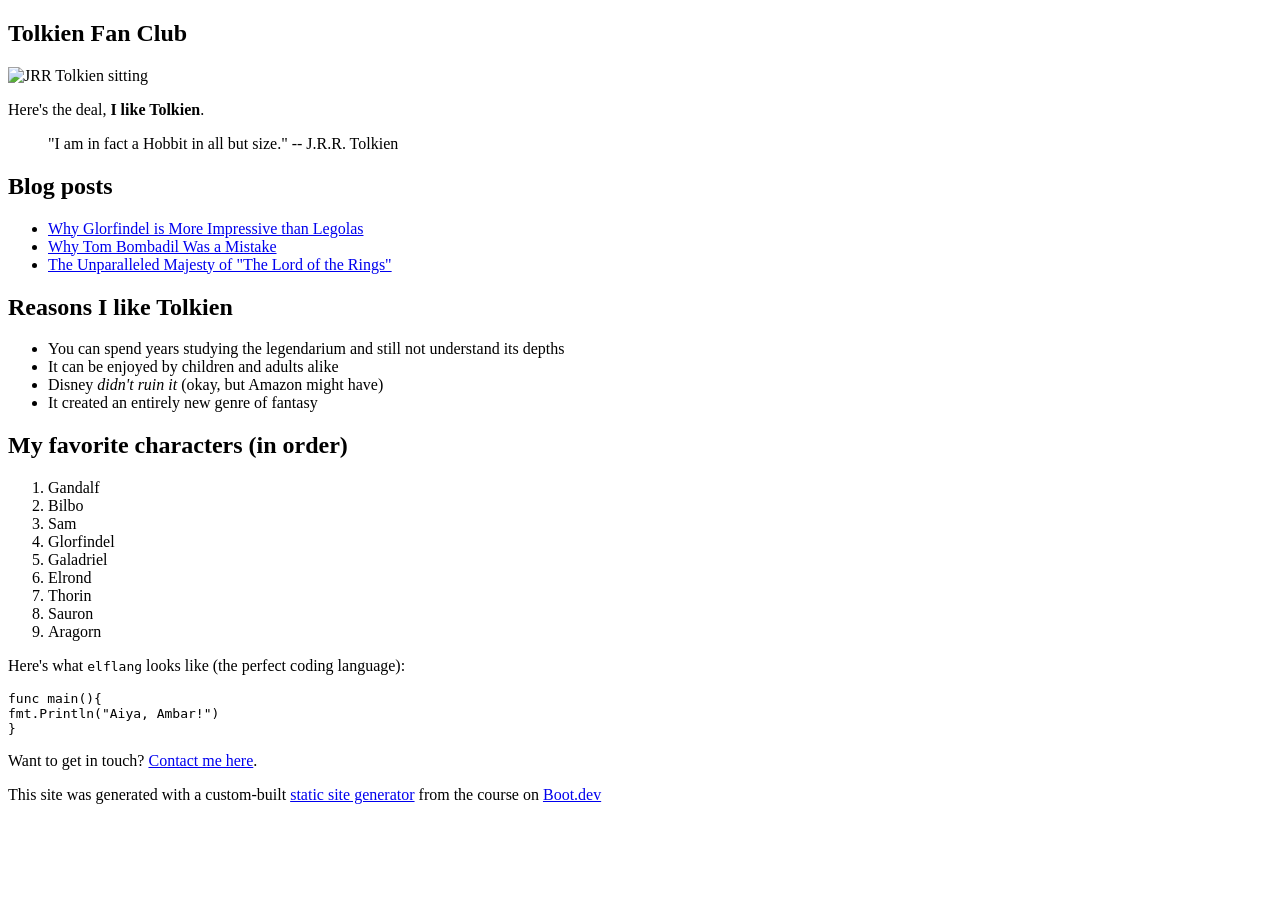
==== docs/index.html @ b67c362d "feat: prepare repo for github pages" ====
<!doctype html>
<html>
  <head>
    <meta charset="utf-8" />
    <meta name="viewport" content="width=device-width, initial-scale=1" />
    <title>Tolkien Fan Club</title>
    <link href="/index.css" rel="stylesheet" />
  </head>

  <body>
    <article><div><h1>Tolkien Fan Club</h1><p><img src='/images/tolkien.png' alt='JRR Tolkien sitting'/></p><p>Here's the deal, <b>I like Tolkien</b>.</p><blockquote>"I am in fact a Hobbit in all but size."

-- J.R.R. Tolkien</blockquote><h2>Blog posts</h2><ul><li><a href='/blog/glorfindel' target='_blank'>Why Glorfindel is More Impressive than Legolas</a></li><li><a href='/blog/tom' target='_blank'>Why Tom Bombadil Was a Mistake</a></li><li><a href='/blog/majesty' target='_blank'>The Unparalleled Majesty of "The Lord of the Rings"</a></li></ul><h2>Reasons I like Tolkien</h2><ul><li>You can spend years studying the legendarium and still not understand its depths</li><li>It can be enjoyed by children and adults alike</li><li>Disney <i>didn't ruin it</i> (okay, but Amazon might have)</li><li>It created an entirely new genre of fantasy</li></ul><h2>My favorite characters (in order)</h2><ol><li>Gandalf</li><li>Bilbo</li><li>Sam</li><li>Glorfindel</li><li>Galadriel</li><li>Elrond</li><li>Thorin</li><li>Sauron</li><li>Aragorn</li></ol><p>Here's what <code>elflang</code> looks like (the perfect coding language):</p><pre><code>func main(){
fmt.Println("Aiya, Ambar!")
}</code></pre><p>Want to get in touch? <a href='/contact' target='_blank'>Contact me here</a>.</p><p>This site was generated with a custom-built <a href='https://www.boot.dev/courses/build-static-site-generator-python' target='_blank'>static site generator</a> from the course on <a href='https://www.boot.dev' target='_blank'>Boot.dev</a></p></div></article>
  </body>
</html>
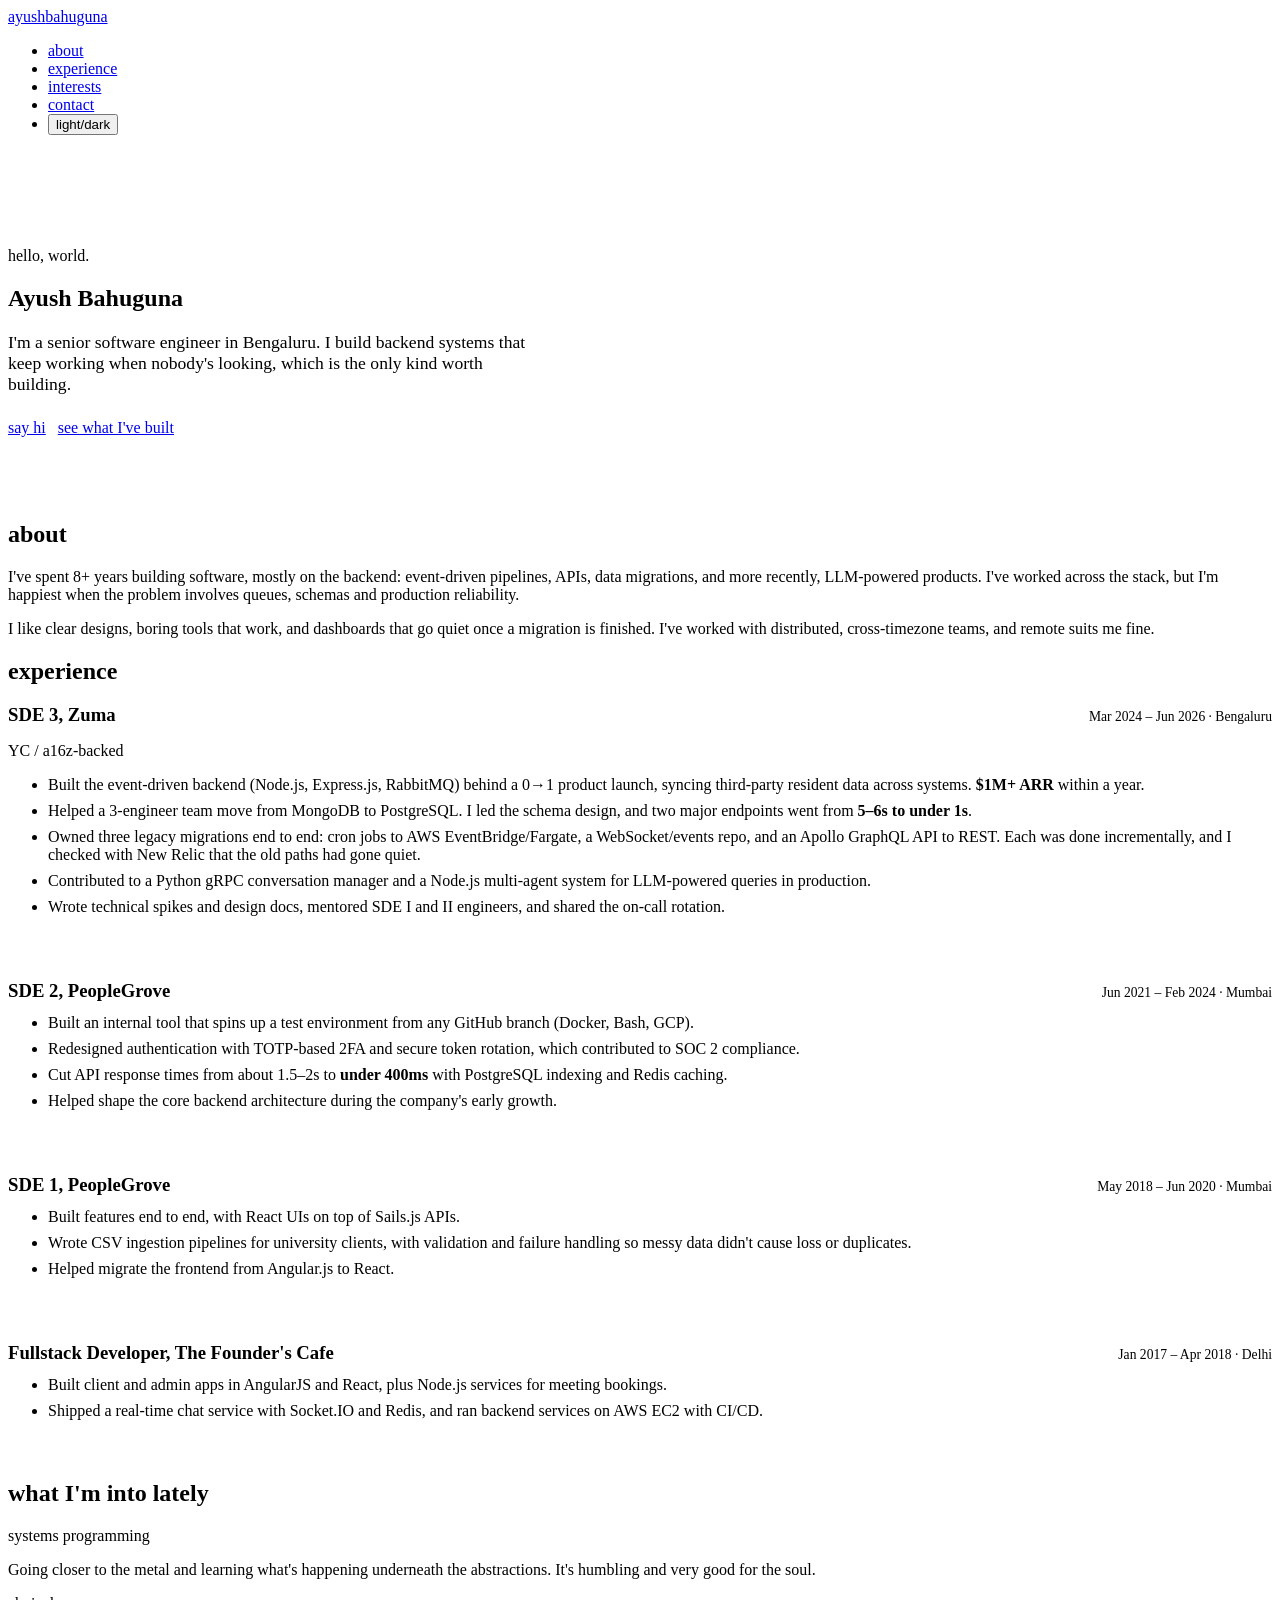
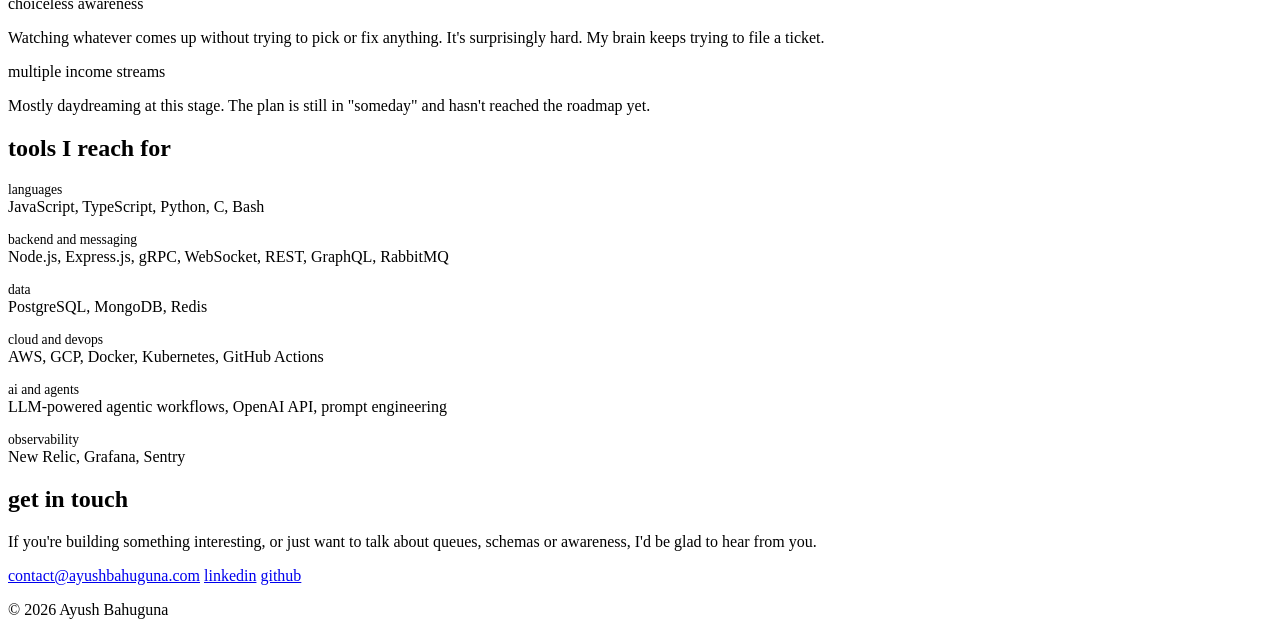
==== commit a7b3359a: "feat: init blog" ====
--- a/docs/index.html
+++ b/docs/index.html
@@ -1,17 +1,184 @@
-<!doctype html>
-<html>
-  <head>
-    <meta charset="utf-8" />
-    <meta name="viewport" content="width=device-width, initial-scale=1" />
-    <title>Tolkien Fan Club</title>
-    <link href="/index.css" rel="stylesheet" />
-  </head>
+<!DOCTYPE html>
+<html lang="en" data-theme="dark">
+<head>
+  <meta charset="UTF-8">
+  <meta name="viewport" content="width=device-width, initial-scale=1">
+  <title>Ayush Bahuguna | Senior Software Engineer</title>
+  <meta name="description" content="Ayush Bahuguna is a senior software engineer in Bengaluru who builds backend systems, event-driven pipelines and LLM-powered products.">
+  <link rel="preconnect" href="https://fonts.googleapis.com">
+  <link href="https://fonts.googleapis.com/css2?family=JetBrains+Mono:wght@400;700&display=swap" rel="stylesheet">
+  <link rel="stylesheet" href="tokyobones.css">
+  <style>
+    .hero { padding: 5rem 0 4rem; }
+    .hero .lead { font-size: 1.1rem; max-width: 60ch; }
+    .hero .actions { margin-top: 1.5rem; display: flex; flex-wrap: wrap; gap: 0.75rem; }
 
-  <body>
-    <article><div><h1>Tolkien Fan Club</h1><p><img src='/images/tolkien.png' alt='JRR Tolkien sitting'/></p><p>Here's the deal, <b>I like Tolkien</b>.</p><blockquote>"I am in fact a Hobbit in all but size."
+    .job { padding: 1.5rem 0; border-top: 1px solid var(--line); }
+    .job:first-of-type { border-top: 0; padding-top: 0; }
+    .job-head { display: flex; flex-wrap: wrap; justify-content: space-between; gap: 0.25rem 1rem; align-items: baseline; }
+    .job-head h3 { margin: 0; }
+    .job-meta { color: var(--fg-dim); font-size: 0.85rem; }
+    .job ul { margin-top: 0.75rem; }
+    .job li { margin-bottom: 0.5rem; }
 
--- J.R.R. Tolkien</blockquote><h2>Blog posts</h2><ul><li><a href='/blog/glorfindel' target='_blank'>Why Glorfindel is More Impressive than Legolas</a></li><li><a href='/blog/tom' target='_blank'>Why Tom Bombadil Was a Mistake</a></li><li><a href='/blog/majesty' target='_blank'>The Unparalleled Majesty of "The Lord of the Rings"</a></li></ul><h2>Reasons I like Tolkien</h2><ul><li>You can spend years studying the legendarium and still not understand its depths</li><li>It can be enjoyed by children and adults alike</li><li>Disney <i>didn't ruin it</i> (okay, but Amazon might have)</li><li>It created an entirely new genre of fantasy</li></ul><h2>My favorite characters (in order)</h2><ol><li>Gandalf</li><li>Bilbo</li><li>Sam</li><li>Glorfindel</li><li>Galadriel</li><li>Elrond</li><li>Thorin</li><li>Sauron</li><li>Aragorn</li></ol><p>Here's what <code>elflang</code> looks like (the perfect coding language):</p><pre><code>func main(){
-fmt.Println("Aiya, Ambar!")
-}</code></pre><p>Want to get in touch? <a href='/contact' target='_blank'>Contact me here</a>.</p><p>This site was generated with a custom-built <a href='https://www.boot.dev/courses/build-static-site-generator-python' target='_blank'>static site generator</a> from the course on <a href='https://www.boot.dev' target='_blank'>Boot.dev</a></p></div></article>
-  </body>
+    .skills dt { color: var(--fg-dim); margin-top: 1rem; font-size: 0.85rem; }
+    .skills dd { margin: 0; }
+  </style>
+</head>
+<body>
+  <header>
+    <div class="container">
+      <nav>
+        <a class="logo" href="#">ayush<span>bahuguna</span></a>
+        <ul>
+          <li><a href="#about">about</a></li>
+          <li><a href="#experience">experience</a></li>
+          <li><a href="#interests">interests</a></li>
+          <li><a href="contact.html">contact</a></li>
+          <li><button class="btn" id="toggle" type="button">light/dark</button></li>
+        </ul>
+      </nav>
+    </div>
+  </header>
+
+  <main>
+    <section class="hero">
+      <div class="container">
+        <p class="comment">hello, world.</p>
+        <h1>Ayush Bahuguna</h1>
+        <p class="lead">I'm a senior software engineer in Bengaluru. I build backend systems that keep working when nobody's looking, which is the only kind worth building.</p>
+        <div class="actions">
+          <a class="btn btn-primary" href="contact.html">say hi</a>
+          <a class="btn" href="#experience">see what I've built</a>
+        </div>
+      </div>
+    </section>
+
+    <section id="about">
+      <div class="container">
+        <h2>about</h2>
+        <p>I've spent 8+ years building software, mostly on the backend: event-driven pipelines, APIs, data migrations, and more recently, LLM-powered products. I've worked across the stack, but I'm happiest when the problem involves queues, schemas and production reliability.</p>
+        <p>I like clear designs, boring tools that work, and dashboards that go quiet once a migration is finished. I've worked with distributed, cross-timezone teams, and remote suits me fine.</p>
+      </div>
+    </section>
+
+    <section id="experience">
+      <div class="container">
+        <h2>experience</h2>
+
+        <article class="job">
+          <div class="job-head">
+            <h3>SDE 3, Zuma</h3>
+            <span class="job-meta">Mar 2024 – Jun 2026 · Bengaluru</span>
+          </div>
+          <p class="comment">YC / a16z-backed</p>
+          <ul>
+            <li>Built the event-driven backend (Node.js, Express.js, RabbitMQ) behind a 0→1 product launch, syncing third-party resident data across systems. <strong>$1M+ ARR</strong> within a year.</li>
+            <li>Helped a 3-engineer team move from MongoDB to PostgreSQL. I led the schema design, and two major endpoints went from <strong>5–6s to under 1s</strong>.</li>
+            <li>Owned three legacy migrations end to end: cron jobs to AWS EventBridge/Fargate, a WebSocket/events repo, and an Apollo GraphQL API to REST. Each was done incrementally, and I checked with New Relic that the old paths had gone quiet.</li>
+            <li>Contributed to a Python gRPC conversation manager and a Node.js multi-agent system for LLM-powered queries in production.</li>
+            <li>Wrote technical spikes and design docs, mentored SDE I and II engineers, and shared the on-call rotation.</li>
+          </ul>
+        </article>
+
+        <article class="job">
+          <div class="job-head">
+            <h3>SDE 2, PeopleGrove</h3>
+            <span class="job-meta">Jun 2021 – Feb 2024 · Mumbai</span>
+          </div>
+          <ul>
+            <li>Built an internal tool that spins up a test environment from any GitHub branch (Docker, Bash, GCP).</li>
+            <li>Redesigned authentication with TOTP-based 2FA and secure token rotation, which contributed to SOC 2 compliance.</li>
+            <li>Cut API response times from about 1.5–2s to <strong>under 400ms</strong> with PostgreSQL indexing and Redis caching.</li>
+            <li>Helped shape the core backend architecture during the company's early growth.</li>
+          </ul>
+        </article>
+
+        <article class="job">
+          <div class="job-head">
+            <h3>SDE 1, PeopleGrove</h3>
+            <span class="job-meta">May 2018 – Jun 2020 · Mumbai</span>
+          </div>
+          <ul>
+            <li>Built features end to end, with React UIs on top of Sails.js APIs.</li>
+            <li>Wrote CSV ingestion pipelines for university clients, with validation and failure handling so messy data didn't cause loss or duplicates.</li>
+            <li>Helped migrate the frontend from Angular.js to React.</li>
+          </ul>
+        </article>
+
+        <article class="job">
+          <div class="job-head">
+            <h3>Fullstack Developer, The Founder's Cafe</h3>
+            <span class="job-meta">Jan 2017 – Apr 2018 · Delhi</span>
+          </div>
+          <ul>
+            <li>Built client and admin apps in AngularJS and React, plus Node.js services for meeting bookings.</li>
+            <li>Shipped a real-time chat service with Socket.IO and Redis, and ran backend services on AWS EC2 with CI/CD.</li>
+          </ul>
+        </article>
+      </div>
+    </section>
+
+    <section id="interests">
+      <div class="container">
+        <h2>what I'm into lately</h2>
+        <div class="grid">
+          <div class="card">
+            <span class="tag tag-blue">systems programming</span>
+            <p>Going closer to the metal and learning what's happening underneath the abstractions. It's humbling and very good for the soul.</p>
+          </div>
+          <div class="card">
+            <span class="tag tag-magenta">choiceless awareness</span>
+            <p>Watching whatever comes up without trying to pick or fix anything. It's surprisingly hard. My brain keeps trying to file a ticket.</p>
+          </div>
+          <div class="card">
+            <span class="tag tag-green">multiple income streams</span>
+            <p>Mostly daydreaming at this stage. The plan is still in "someday" and hasn't reached the roadmap yet.</p>
+          </div>
+        </div>
+      </div>
+    </section>
+
+    <section id="skills">
+      <div class="container skills">
+        <h2>tools I reach for</h2>
+        <dl>
+          <dt>languages</dt>
+          <dd>JavaScript, TypeScript, Python, C, Bash</dd>
+          <dt>backend and messaging</dt>
+          <dd>Node.js, Express.js, gRPC, WebSocket, REST, GraphQL, RabbitMQ</dd>
+          <dt>data</dt>
+          <dd>PostgreSQL, MongoDB, Redis</dd>
+          <dt>cloud and devops</dt>
+          <dd>AWS, GCP, Docker, Kubernetes, GitHub Actions</dd>
+          <dt>ai and agents</dt>
+          <dd>LLM-powered agentic workflows, OpenAI API, prompt engineering</dd>
+          <dt>observability</dt>
+          <dd>New Relic, Grafana, Sentry</dd>
+        </dl>
+      </div>
+    </section>
+
+    <section id="contact">
+      <div class="container">
+        <h2>get in touch</h2>
+        <p>If you're building something interesting, or just want to talk about queues, schemas or awareness, I'd be glad to hear from you.</p>
+        <p>
+          <a class="btn btn-primary" href="mailto:contact@ayushbahuguna.com">contact@ayushbahuguna.com</a>
+          <a class="btn" href="https://www.linkedin.com/in/ayushdevelops/" target="_blank" rel="noopener noreferrer">linkedin</a>
+          <a class="btn" href="https://github.com/relentless-coder" target="_blank" rel="noopener noreferrer">github</a>
+        </p>
+      </div>
+    </section>
+  </main>
+
+  <footer>&copy; 2026 Ayush Bahuguna</footer>
+
+  <script>
+    document.getElementById("toggle").addEventListener("click", function () {
+      var r = document.documentElement;
+      r.dataset.theme = r.dataset.theme === "dark" ? "light" : "dark";
+    });
+  </script>
+</body>
 </html>
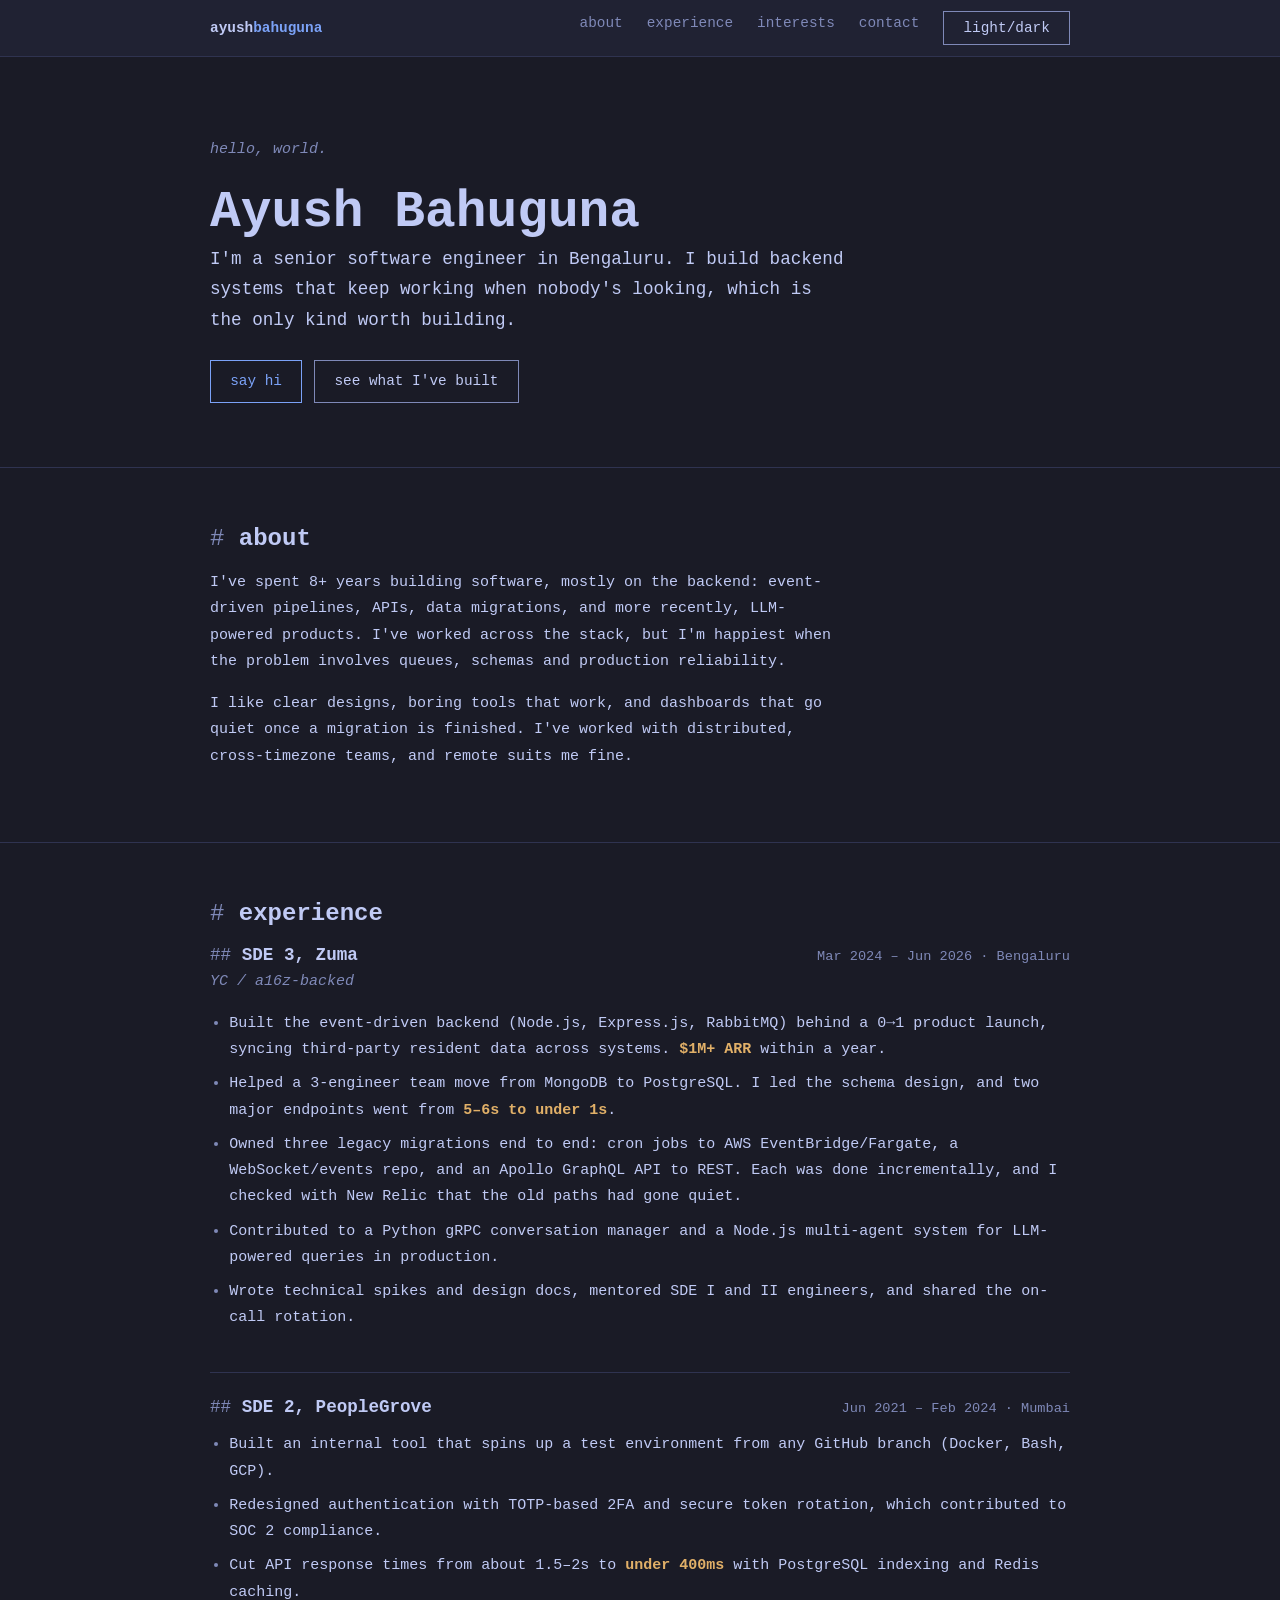
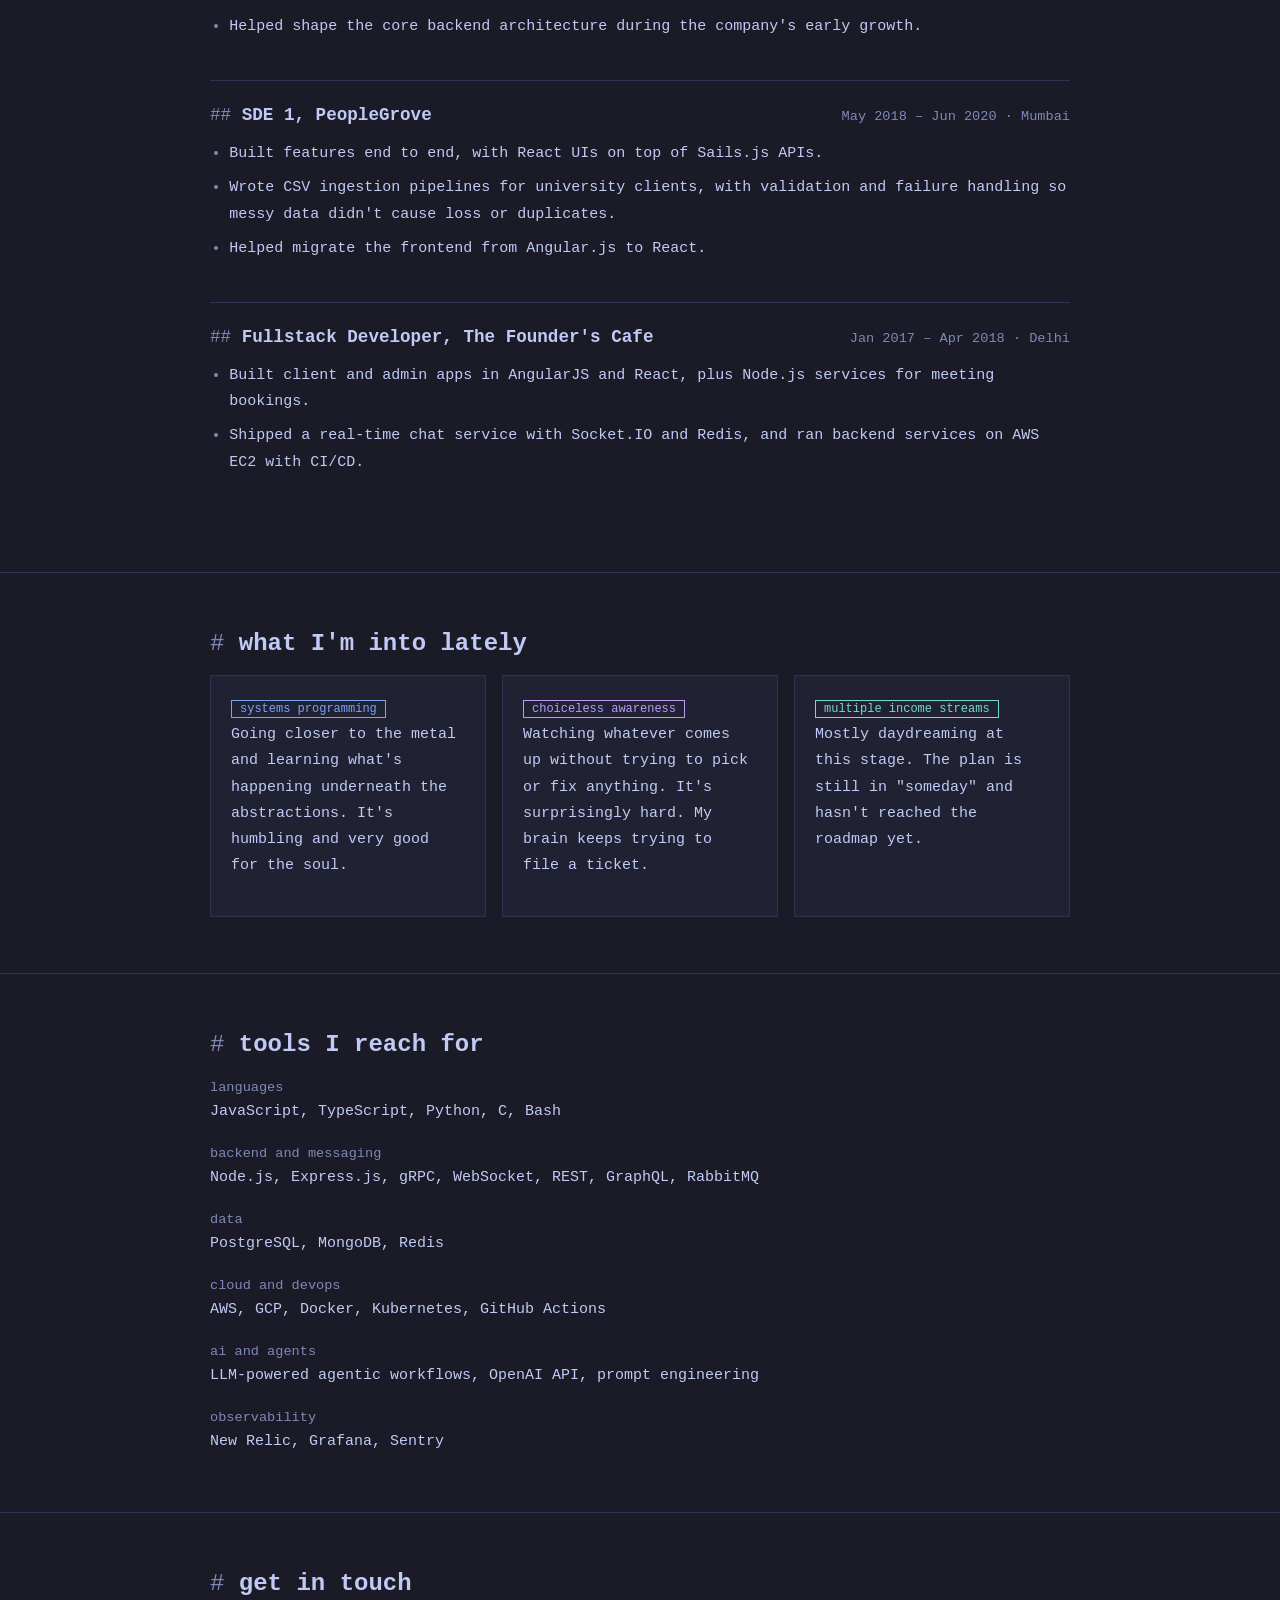
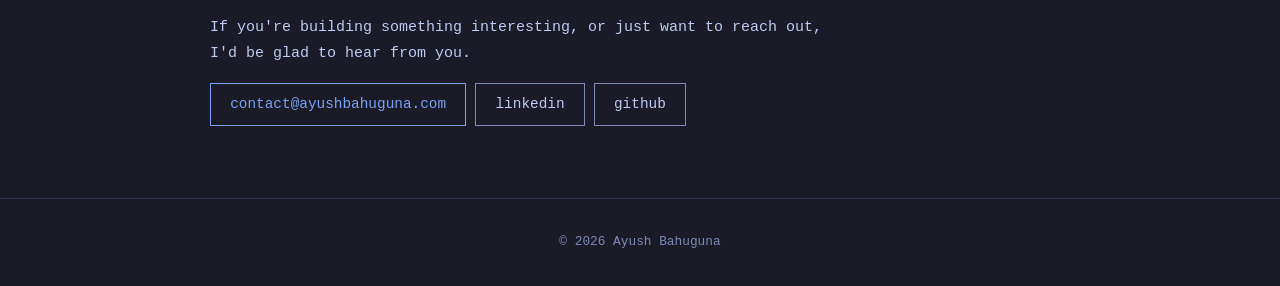
==== commit f3b90e55: "fix: css" ====
--- a/docs/index.html
+++ b/docs/index.html
@@ -7,7 +7,7 @@
   <meta name="description" content="Ayush Bahuguna is a senior software engineer in Bengaluru who builds backend systems, event-driven pipelines and LLM-powered products.">
   <link rel="preconnect" href="https://fonts.googleapis.com">
   <link href="https://fonts.googleapis.com/css2?family=JetBrains+Mono:wght@400;700&display=swap" rel="stylesheet">
-  <link rel="stylesheet" href="tokyobones.css">
+  <link rel="stylesheet" href="./index.css">
   <style>
     .hero { padding: 5rem 0 4rem; }
     .hero .lead { font-size: 1.1rem; max-width: 60ch; }
@@ -162,7 +162,7 @@
     <section id="contact">
       <div class="container">
         <h2>get in touch</h2>
-        <p>If you're building something interesting, or just want to talk about queues, schemas or awareness, I'd be glad to hear from you.</p>
+        <p>If you're building something interesting, or just want to reach out, I'd be glad to hear from you.</p>
         <p>
           <a class="btn btn-primary" href="mailto:contact@ayushbahuguna.com">contact@ayushbahuguna.com</a>
           <a class="btn" href="https://www.linkedin.com/in/ayushdevelops/" target="_blank" rel="noopener noreferrer">linkedin</a>
--- a/docs/index.css
+++ b/docs/index.css
@@ -0,0 +1,192 @@
+/* ==========================================================
+   TOKYOBONES — web version of the zenbones.nvim "tokyobones" theme
+   Contrast-based: mostly monochrome, color used sparingly.
+   Dark values are from the published tokyobones dark palette.
+   Light values are an approximation (not taken from the plugin).
+   ========================================================== */
+
+:root {
+  /* dark (default) */
+  --bg:        #1a1b26;
+  --bg-alt:    #202233;   /* panels, cards (derived) */
+  --bg-sel:    #2a2d44;   /* selection / hover (derived) */
+  --fg:        #c0caf5;
+  --fg-dim:    #7f89b8;   /* comments (derived) */
+  --line:      #2f3350;
+
+  --red:       #f77890;
+  --green:     #74dbcb;
+  --yellow:    #e1b068;
+  --blue:      #7ba2f7;
+  --magenta:   #bb9bf7;
+  --cyan:      #2bc4de;
+
+  --accent:    var(--blue);
+
+  --font: "JetBrains Mono", "Fira Code", ui-monospace, SFMono-Regular, Menlo, Consolas, monospace;
+}
+
+/* light variant: add data-theme="light" on <html>, or follow the OS */
+:root[data-theme="light"] {
+  --bg:      #e6e7ed;
+  --bg-alt:  #dcdde6;
+  --bg-sel:  #cdd2e8;
+  --fg:      #343b58;
+  --fg-dim:  #6a6f8e;
+  --line:    #c3c6d6;
+  --red:     #b3354f;
+  --green:   #2e7d6e;
+  --yellow:  #8f5e15;
+  --blue:    #34548a;
+  --magenta: #7847bd;
+  --cyan:    #0f7a96;
+}
+@media (prefers-color-scheme: light) {
+  :root:not([data-theme="dark"]) {
+    --bg:      #e6e7ed;
+    --bg-alt:  #dcdde6;
+    --bg-sel:  #cdd2e8;
+    --fg:      #343b58;
+    --fg-dim:  #6a6f8e;
+    --line:    #c3c6d6;
+    --red:     #b3354f;
+    --green:   #2e7d6e;
+    --yellow:  #8f5e15;
+    --blue:    #34548a;
+    --magenta: #7847bd;
+    --cyan:    #0f7a96;
+  }
+}
+
+*, *::before, *::after { box-sizing: border-box; margin: 0; padding: 0; }
+
+body {
+  background: var(--bg);
+  color: var(--fg);
+  font-family: var(--font);
+  font-size: 15px;
+  line-height: 1.75;
+  -webkit-font-smoothing: antialiased;
+}
+
+::selection { background: var(--bg-sel); color: var(--fg); }
+
+/* ---------- Layout ---------- */
+.container { width: min(860px, 100% - 2.5rem); margin-inline: auto; }
+section { padding: 3.5rem 0; border-bottom: 1px solid var(--line); }
+
+/* ---------- Typography (zenbones: weight/style, not color, does the work) ---------- */
+h1, h2, h3 { font-weight: 700; line-height: 1.25; color: var(--fg); }
+h1 { font-size: clamp(2rem, 6vw, 3.2rem); }
+h2 { font-size: 1.5rem; margin-bottom: 1rem; }
+h3 { font-size: 1.1rem; margin-bottom: 0.4rem; }
+
+h2::before { content: "# "; color: var(--fg-dim); font-weight: 400; }
+h3::before { content: "## "; color: var(--fg-dim); font-weight: 400; }
+
+p { color: var(--fg); margin-bottom: 1rem; max-width: 70ch; }
+.comment, small { color: var(--fg-dim); font-style: italic; }
+
+a {
+  color: var(--accent);
+  text-decoration: underline;
+  text-decoration-color: var(--line);
+  text-underline-offset: 3px;
+  transition: text-decoration-color 0.15s;
+}
+a:hover { text-decoration-color: var(--accent); }
+
+strong { color: var(--yellow); font-weight: 700; }
+em { color: var(--magenta); }
+
+code, pre {
+  font-family: var(--font);
+  background: var(--bg-alt);
+  border: 1px solid var(--line);
+}
+code { padding: 0.1em 0.4em; color: var(--green); font-size: 0.9em; }
+pre  { padding: 1rem 1.25rem; overflow-x: auto; margin-bottom: 1rem; }
+pre code { border: 0; padding: 0; background: none; }
+
+blockquote {
+  border-left: 3px solid var(--magenta);
+  padding-left: 1rem;
+  color: var(--fg-dim);
+  font-style: italic;
+  margin-bottom: 1rem;
+}
+
+hr { border: 0; border-top: 1px solid var(--line); margin: 2rem 0; }
+
+ul { padding-left: 1.2rem; margin-bottom: 1rem; }
+li::marker { color: var(--fg-dim); }
+
+/* ---------- Header / nav (statusline feel) ---------- */
+header {
+  position: sticky;
+  top: 0;
+  z-index: 10;
+  background: var(--bg-alt);
+  border-bottom: 1px solid var(--line);
+}
+nav { display: flex; align-items: center; justify-content: space-between; padding: 0.7rem 0; }
+.logo { color: var(--fg); font-weight: 700; text-decoration: none; }
+.logo span { color: var(--blue); }
+nav ul { display: flex; gap: 1.5rem; list-style: none; padding: 0; margin: 0; }
+nav a { color: var(--fg-dim); text-decoration: none; font-size: 0.9rem; }
+nav a:hover, nav a[aria-current="page"] { color: var(--fg); background: var(--bg-sel); padding: 0.15rem 0.4rem; }
+
+/* ---------- Buttons ---------- */
+.btn {
+  display: inline-block;
+  font-family: var(--font);
+  font-size: 0.9rem;
+  color: var(--fg);
+  background: transparent;
+  border: 1px solid var(--fg-dim);
+  padding: 0.5rem 1.2rem;
+  cursor: pointer;
+  text-decoration: none;
+  transition: background 0.15s, border-color 0.15s;
+}
+.btn:hover { background: var(--bg-sel); border-color: var(--fg); }
+.btn-primary { border-color: var(--blue); color: var(--blue); }
+.btn-primary:hover { background: var(--blue); color: var(--bg); }
+
+/* ---------- Cards ---------- */
+.grid { display: grid; grid-template-columns: repeat(auto-fit, minmax(220px, 1fr)); gap: 1rem; }
+.card { background: var(--bg-alt); border: 1px solid var(--line); padding: 1.25rem; transition: border-color 0.15s; }
+.card:hover { border-color: var(--fg-dim); }
+
+/* syntax-style tags, for the little pops of color */
+.tag { font-size: 0.75rem; padding: 0.05rem 0.5rem; border: 1px solid currentColor; margin-right: 0.4rem; }
+.tag-red { color: var(--red); }
+.tag-green { color: var(--green); }
+.tag-yellow { color: var(--yellow); }
+.tag-blue { color: var(--blue); }
+.tag-magenta { color: var(--magenta); }
+.tag-cyan { color: var(--cyan); }
+
+/* ---------- Forms ---------- */
+input, textarea, select {
+  width: 100%;
+  font-family: var(--font);
+  font-size: 0.9rem;
+  color: var(--fg);
+  background: var(--bg-alt);
+  border: 1px solid var(--line);
+  padding: 0.6rem 0.8rem;
+  margin-bottom: 0.8rem;
+  outline: none;
+}
+input:focus, textarea:focus, select:focus { border-color: var(--blue); }
+::placeholder { color: var(--fg-dim); }
+
+/* ---------- Tables ---------- */
+table { border-collapse: collapse; width: 100%; margin-bottom: 1rem; }
+th, td { text-align: left; padding: 0.5rem 0.8rem; border-bottom: 1px solid var(--line); }
+th { color: var(--fg-dim); font-weight: 400; }
+
+footer { padding: 2rem 0; color: var(--fg-dim); font-size: 0.8rem; text-align: center; }
+
+@media (prefers-reduced-motion: reduce) { * { transition: none !important; } }
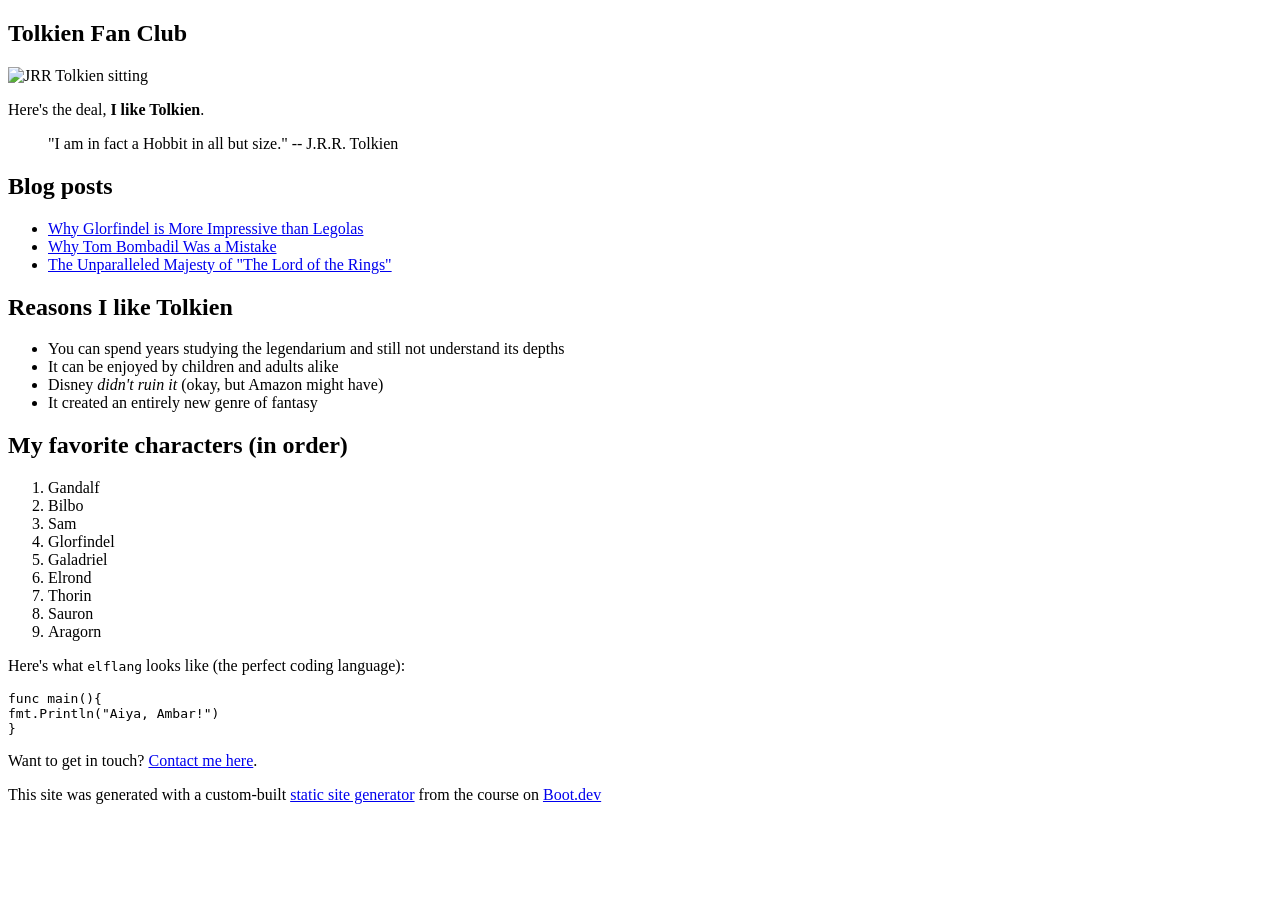
==== commit e2410860: "fix: index and contact page" ====
--- a/docs/index.html
+++ b/docs/index.html
@@ -1,184 +1,17 @@
-<!DOCTYPE html>
-<html lang="en" data-theme="dark">
-<head>
-  <meta charset="UTF-8">
-  <meta name="viewport" content="width=device-width, initial-scale=1">
-  <title>Ayush Bahuguna | Senior Software Engineer</title>
-  <meta name="description" content="Ayush Bahuguna is a senior software engineer in Bengaluru who builds backend systems, event-driven pipelines and LLM-powered products.">
-  <link rel="preconnect" href="https://fonts.googleapis.com">
-  <link href="https://fonts.googleapis.com/css2?family=JetBrains+Mono:wght@400;700&display=swap" rel="stylesheet">
-  <link rel="stylesheet" href="./index.css">
-  <style>
-    .hero { padding: 5rem 0 4rem; }
-    .hero .lead { font-size: 1.1rem; max-width: 60ch; }
-    .hero .actions { margin-top: 1.5rem; display: flex; flex-wrap: wrap; gap: 0.75rem; }
+<!doctype html>
+<html>
+  <head>
+    <meta charset="utf-8" />
+    <meta name="viewport" content="width=device-width, initial-scale=1" />
+    <title>Tolkien Fan Club</title>
+    <link href="/index.css" rel="stylesheet" />
+  </head>
 
-    .job { padding: 1.5rem 0; border-top: 1px solid var(--line); }
-    .job:first-of-type { border-top: 0; padding-top: 0; }
-    .job-head { display: flex; flex-wrap: wrap; justify-content: space-between; gap: 0.25rem 1rem; align-items: baseline; }
-    .job-head h3 { margin: 0; }
-    .job-meta { color: var(--fg-dim); font-size: 0.85rem; }
-    .job ul { margin-top: 0.75rem; }
-    .job li { margin-bottom: 0.5rem; }
+  <body>
+    <article><div><h1>Tolkien Fan Club</h1><p><img src='/images/tolkien.png' alt='JRR Tolkien sitting'/></p><p>Here's the deal, <b>I like Tolkien</b>.</p><blockquote>"I am in fact a Hobbit in all but size."
 
-    .skills dt { color: var(--fg-dim); margin-top: 1rem; font-size: 0.85rem; }
-    .skills dd { margin: 0; }
-  </style>
-</head>
-<body>
-  <header>
-    <div class="container">
-      <nav>
-        <a class="logo" href="#">ayush<span>bahuguna</span></a>
-        <ul>
-          <li><a href="#about">about</a></li>
-          <li><a href="#experience">experience</a></li>
-          <li><a href="#interests">interests</a></li>
-          <li><a href="contact.html">contact</a></li>
-          <li><button class="btn" id="toggle" type="button">light/dark</button></li>
-        </ul>
-      </nav>
-    </div>
-  </header>
-
-  <main>
-    <section class="hero">
-      <div class="container">
-        <p class="comment">hello, world.</p>
-        <h1>Ayush Bahuguna</h1>
-        <p class="lead">I'm a senior software engineer in Bengaluru. I build backend systems that keep working when nobody's looking, which is the only kind worth building.</p>
-        <div class="actions">
-          <a class="btn btn-primary" href="contact.html">say hi</a>
-          <a class="btn" href="#experience">see what I've built</a>
-        </div>
-      </div>
-    </section>
-
-    <section id="about">
-      <div class="container">
-        <h2>about</h2>
-        <p>I've spent 8+ years building software, mostly on the backend: event-driven pipelines, APIs, data migrations, and more recently, LLM-powered products. I've worked across the stack, but I'm happiest when the problem involves queues, schemas and production reliability.</p>
-        <p>I like clear designs, boring tools that work, and dashboards that go quiet once a migration is finished. I've worked with distributed, cross-timezone teams, and remote suits me fine.</p>
-      </div>
-    </section>
-
-    <section id="experience">
-      <div class="container">
-        <h2>experience</h2>
-
-        <article class="job">
-          <div class="job-head">
-            <h3>SDE 3, Zuma</h3>
-            <span class="job-meta">Mar 2024 – Jun 2026 · Bengaluru</span>
-          </div>
-          <p class="comment">YC / a16z-backed</p>
-          <ul>
-            <li>Built the event-driven backend (Node.js, Express.js, RabbitMQ) behind a 0→1 product launch, syncing third-party resident data across systems. <strong>$1M+ ARR</strong> within a year.</li>
-            <li>Helped a 3-engineer team move from MongoDB to PostgreSQL. I led the schema design, and two major endpoints went from <strong>5–6s to under 1s</strong>.</li>
-            <li>Owned three legacy migrations end to end: cron jobs to AWS EventBridge/Fargate, a WebSocket/events repo, and an Apollo GraphQL API to REST. Each was done incrementally, and I checked with New Relic that the old paths had gone quiet.</li>
-            <li>Contributed to a Python gRPC conversation manager and a Node.js multi-agent system for LLM-powered queries in production.</li>
-            <li>Wrote technical spikes and design docs, mentored SDE I and II engineers, and shared the on-call rotation.</li>
-          </ul>
-        </article>
-
-        <article class="job">
-          <div class="job-head">
-            <h3>SDE 2, PeopleGrove</h3>
-            <span class="job-meta">Jun 2021 – Feb 2024 · Mumbai</span>
-          </div>
-          <ul>
-            <li>Built an internal tool that spins up a test environment from any GitHub branch (Docker, Bash, GCP).</li>
-            <li>Redesigned authentication with TOTP-based 2FA and secure token rotation, which contributed to SOC 2 compliance.</li>
-            <li>Cut API response times from about 1.5–2s to <strong>under 400ms</strong> with PostgreSQL indexing and Redis caching.</li>
-            <li>Helped shape the core backend architecture during the company's early growth.</li>
-          </ul>
-        </article>
-
-        <article class="job">
-          <div class="job-head">
-            <h3>SDE 1, PeopleGrove</h3>
-            <span class="job-meta">May 2018 – Jun 2020 · Mumbai</span>
-          </div>
-          <ul>
-            <li>Built features end to end, with React UIs on top of Sails.js APIs.</li>
-            <li>Wrote CSV ingestion pipelines for university clients, with validation and failure handling so messy data didn't cause loss or duplicates.</li>
-            <li>Helped migrate the frontend from Angular.js to React.</li>
-          </ul>
-        </article>
-
-        <article class="job">
-          <div class="job-head">
-            <h3>Fullstack Developer, The Founder's Cafe</h3>
-            <span class="job-meta">Jan 2017 – Apr 2018 · Delhi</span>
-          </div>
-          <ul>
-            <li>Built client and admin apps in AngularJS and React, plus Node.js services for meeting bookings.</li>
-            <li>Shipped a real-time chat service with Socket.IO and Redis, and ran backend services on AWS EC2 with CI/CD.</li>
-          </ul>
-        </article>
-      </div>
-    </section>
-
-    <section id="interests">
-      <div class="container">
-        <h2>what I'm into lately</h2>
-        <div class="grid">
-          <div class="card">
-            <span class="tag tag-blue">systems programming</span>
-            <p>Going closer to the metal and learning what's happening underneath the abstractions. It's humbling and very good for the soul.</p>
-          </div>
-          <div class="card">
-            <span class="tag tag-magenta">choiceless awareness</span>
-            <p>Watching whatever comes up without trying to pick or fix anything. It's surprisingly hard. My brain keeps trying to file a ticket.</p>
-          </div>
-          <div class="card">
-            <span class="tag tag-green">multiple income streams</span>
-            <p>Mostly daydreaming at this stage. The plan is still in "someday" and hasn't reached the roadmap yet.</p>
-          </div>
-        </div>
-      </div>
-    </section>
-
-    <section id="skills">
-      <div class="container skills">
-        <h2>tools I reach for</h2>
-        <dl>
-          <dt>languages</dt>
-          <dd>JavaScript, TypeScript, Python, C, Bash</dd>
-          <dt>backend and messaging</dt>
-          <dd>Node.js, Express.js, gRPC, WebSocket, REST, GraphQL, RabbitMQ</dd>
-          <dt>data</dt>
-          <dd>PostgreSQL, MongoDB, Redis</dd>
-          <dt>cloud and devops</dt>
-          <dd>AWS, GCP, Docker, Kubernetes, GitHub Actions</dd>
-          <dt>ai and agents</dt>
-          <dd>LLM-powered agentic workflows, OpenAI API, prompt engineering</dd>
-          <dt>observability</dt>
-          <dd>New Relic, Grafana, Sentry</dd>
-        </dl>
-      </div>
-    </section>
-
-    <section id="contact">
-      <div class="container">
-        <h2>get in touch</h2>
-        <p>If you're building something interesting, or just want to reach out, I'd be glad to hear from you.</p>
-        <p>
-          <a class="btn btn-primary" href="mailto:contact@ayushbahuguna.com">contact@ayushbahuguna.com</a>
-          <a class="btn" href="https://www.linkedin.com/in/ayushdevelops/" target="_blank" rel="noopener noreferrer">linkedin</a>
-          <a class="btn" href="https://github.com/relentless-coder" target="_blank" rel="noopener noreferrer">github</a>
-        </p>
-      </div>
-    </section>
-  </main>
-
-  <footer>&copy; 2026 Ayush Bahuguna</footer>
-
-  <script>
-    document.getElementById("toggle").addEventListener("click", function () {
-      var r = document.documentElement;
-      r.dataset.theme = r.dataset.theme === "dark" ? "light" : "dark";
-    });
-  </script>
-</body>
+-- J.R.R. Tolkien</blockquote><h2>Blog posts</h2><ul><li><a href='/blog/glorfindel' target='_blank'>Why Glorfindel is More Impressive than Legolas</a></li><li><a href='/blog/tom' target='_blank'>Why Tom Bombadil Was a Mistake</a></li><li><a href='/blog/majesty' target='_blank'>The Unparalleled Majesty of "The Lord of the Rings"</a></li></ul><h2>Reasons I like Tolkien</h2><ul><li>You can spend years studying the legendarium and still not understand its depths</li><li>It can be enjoyed by children and adults alike</li><li>Disney <i>didn't ruin it</i> (okay, but Amazon might have)</li><li>It created an entirely new genre of fantasy</li></ul><h2>My favorite characters (in order)</h2><ol><li>Gandalf</li><li>Bilbo</li><li>Sam</li><li>Glorfindel</li><li>Galadriel</li><li>Elrond</li><li>Thorin</li><li>Sauron</li><li>Aragorn</li></ol><p>Here's what <code>elflang</code> looks like (the perfect coding language):</p><pre><code>func main(){
+fmt.Println("Aiya, Ambar!")
+}</code></pre><p>Want to get in touch? <a href='/contact' target='_blank'>Contact me here</a>.</p><p>This site was generated with a custom-built <a href='https://www.boot.dev/courses/build-static-site-generator-python' target='_blank'>static site generator</a> from the course on <a href='https://www.boot.dev' target='_blank'>Boot.dev</a></p></div></article>
+  </body>
 </html>
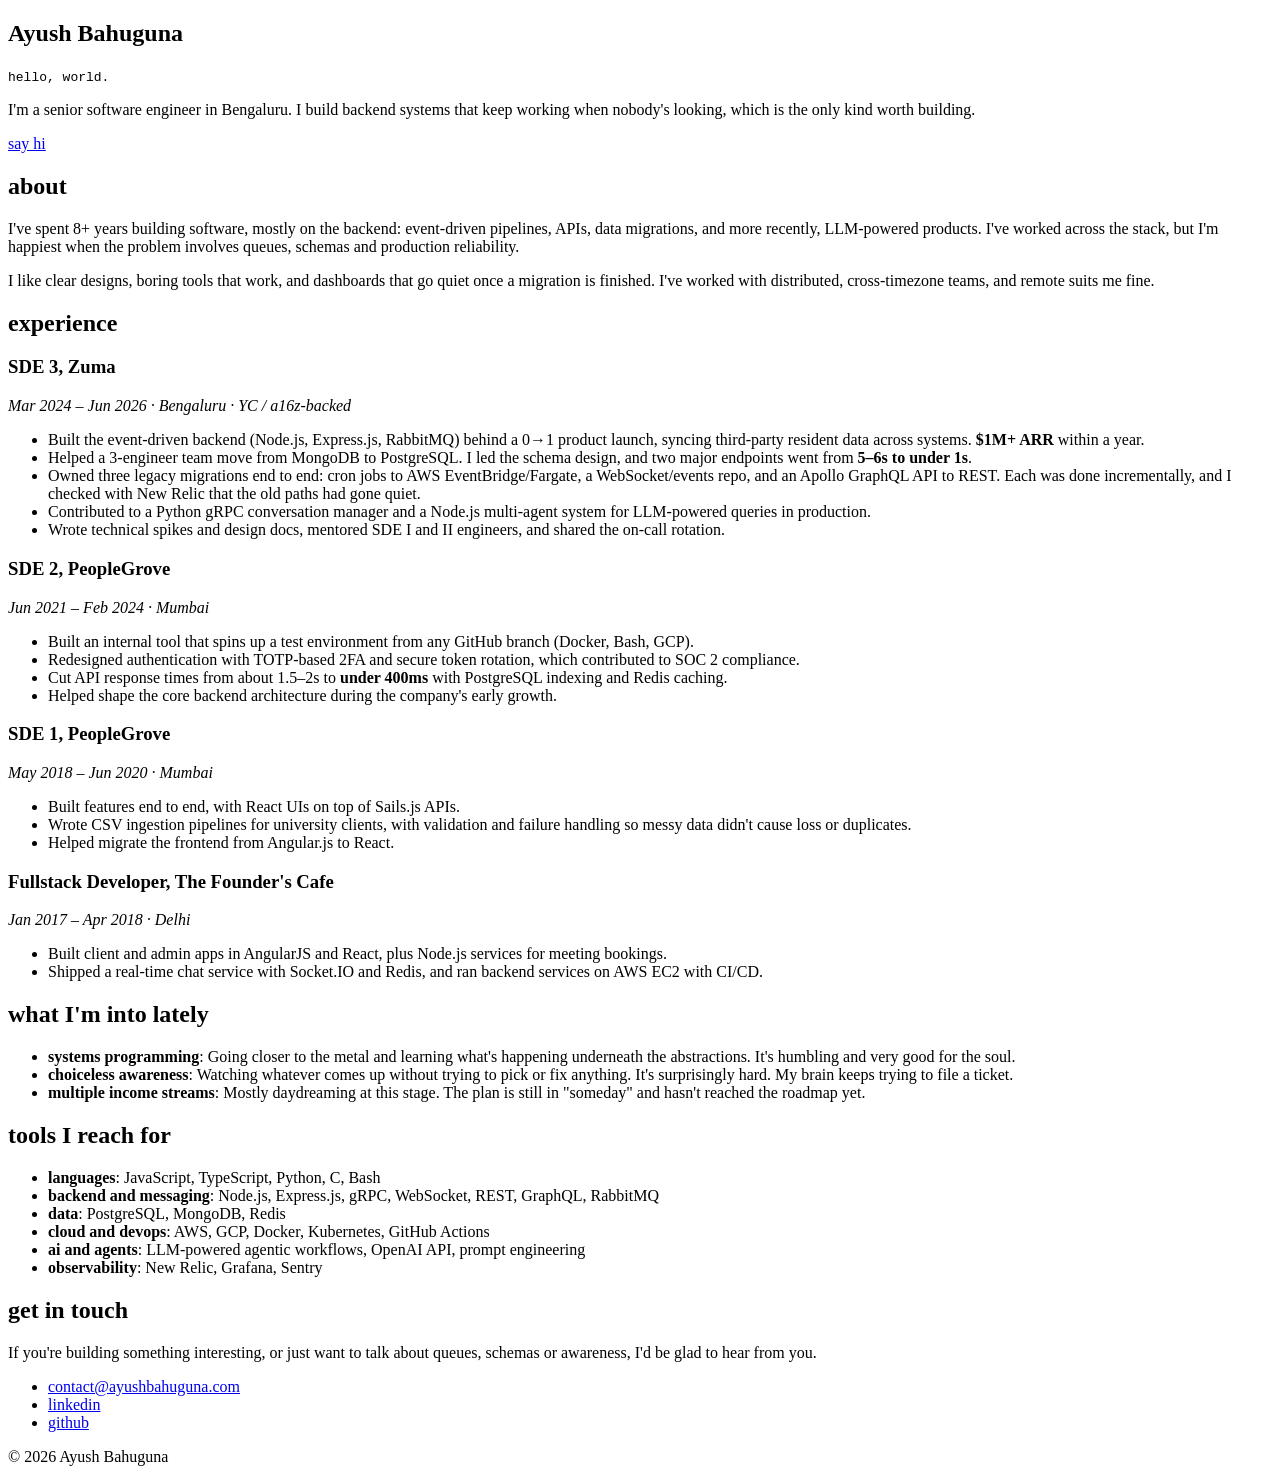
==== commit 16b6cd05: "chore: build" ====
--- a/docs/index.html
+++ b/docs/index.html
@@ -3,15 +3,11 @@
   <head>
     <meta charset="utf-8" />
     <meta name="viewport" content="width=device-width, initial-scale=1" />
-    <title>Tolkien Fan Club</title>
+    <title>Ayush Bahuguna</title>
     <link href="/index.css" rel="stylesheet" />
   </head>
 
   <body>
-    <article><div><h1>Tolkien Fan Club</h1><p><img src='/images/tolkien.png' alt='JRR Tolkien sitting'/></p><p>Here's the deal, <b>I like Tolkien</b>.</p><blockquote>"I am in fact a Hobbit in all but size."
-
--- J.R.R. Tolkien</blockquote><h2>Blog posts</h2><ul><li><a href='/blog/glorfindel' target='_blank'>Why Glorfindel is More Impressive than Legolas</a></li><li><a href='/blog/tom' target='_blank'>Why Tom Bombadil Was a Mistake</a></li><li><a href='/blog/majesty' target='_blank'>The Unparalleled Majesty of "The Lord of the Rings"</a></li></ul><h2>Reasons I like Tolkien</h2><ul><li>You can spend years studying the legendarium and still not understand its depths</li><li>It can be enjoyed by children and adults alike</li><li>Disney <i>didn't ruin it</i> (okay, but Amazon might have)</li><li>It created an entirely new genre of fantasy</li></ul><h2>My favorite characters (in order)</h2><ol><li>Gandalf</li><li>Bilbo</li><li>Sam</li><li>Glorfindel</li><li>Galadriel</li><li>Elrond</li><li>Thorin</li><li>Sauron</li><li>Aragorn</li></ol><p>Here's what <code>elflang</code> looks like (the perfect coding language):</p><pre><code>func main(){
-fmt.Println("Aiya, Ambar!")
-}</code></pre><p>Want to get in touch? <a href='/contact' target='_blank'>Contact me here</a>.</p><p>This site was generated with a custom-built <a href='https://www.boot.dev/courses/build-static-site-generator-python' target='_blank'>static site generator</a> from the course on <a href='https://www.boot.dev' target='_blank'>Boot.dev</a></p></div></article>
+    <article><div><h1>Ayush Bahuguna</h1><p><code>hello, world.</code></p><p>I'm a senior software engineer in Bengaluru. I build backend systems that keep working when nobody's looking, which is the only kind worth building.</p><p><a href='/contact'>say hi</a></p><h2>about</h2><p>I've spent 8+ years building software, mostly on the backend: event-driven pipelines, APIs, data migrations, and more recently, LLM-powered products. I've worked across the stack, but I'm happiest when the problem involves queues, schemas and production reliability.</p><p>I like clear designs, boring tools that work, and dashboards that go quiet once a migration is finished. I've worked with distributed, cross-timezone teams, and remote suits me fine.</p><h2>experience</h2><h3>SDE 3, Zuma</h3><p><i>Mar 2024 – Jun 2026 · Bengaluru · YC / a16z-backed</i></p><ul><li>Built the event-driven backend (Node.js, Express.js, RabbitMQ) behind a 0→1 product launch, syncing third-party resident data across systems. <b>$1M+ ARR</b> within a year.</li><li>Helped a 3-engineer team move from MongoDB to PostgreSQL. I led the schema design, and two major endpoints went from <b>5–6s to under 1s</b>.</li><li>Owned three legacy migrations end to end: cron jobs to AWS EventBridge/Fargate, a WebSocket/events repo, and an Apollo GraphQL API to REST. Each was done incrementally, and I checked with New Relic that the old paths had gone quiet.</li><li>Contributed to a Python gRPC conversation manager and a Node.js multi-agent system for LLM-powered queries in production.</li><li>Wrote technical spikes and design docs, mentored SDE I and II engineers, and shared the on-call rotation.</li></ul><h3>SDE 2, PeopleGrove</h3><p><i>Jun 2021 – Feb 2024 · Mumbai</i></p><ul><li>Built an internal tool that spins up a test environment from any GitHub branch (Docker, Bash, GCP).</li><li>Redesigned authentication with TOTP-based 2FA and secure token rotation, which contributed to SOC 2 compliance.</li><li>Cut API response times from about 1.5–2s to <b>under 400ms</b> with PostgreSQL indexing and Redis caching.</li><li>Helped shape the core backend architecture during the company's early growth.</li></ul><h3>SDE 1, PeopleGrove</h3><p><i>May 2018 – Jun 2020 · Mumbai</i></p><ul><li>Built features end to end, with React UIs on top of Sails.js APIs.</li><li>Wrote CSV ingestion pipelines for university clients, with validation and failure handling so messy data didn't cause loss or duplicates.</li><li>Helped migrate the frontend from Angular.js to React.</li></ul><h3>Fullstack Developer, The Founder's Cafe</h3><p><i>Jan 2017 – Apr 2018 · Delhi</i></p><ul><li>Built client and admin apps in AngularJS and React, plus Node.js services for meeting bookings.</li><li>Shipped a real-time chat service with Socket.IO and Redis, and ran backend services on AWS EC2 with CI/CD.</li></ul><h2>what I'm into lately</h2><ul><li><b>systems programming</b>: Going closer to the metal and learning what's happening underneath the abstractions. It's humbling and very good for the soul.</li><li><b>choiceless awareness</b>: Watching whatever comes up without trying to pick or fix anything. It's surprisingly hard. My brain keeps trying to file a ticket.</li><li><b>multiple income streams</b>: Mostly daydreaming at this stage. The plan is still in "someday" and hasn't reached the roadmap yet.</li></ul><h2>tools I reach for</h2><ul><li><b>languages</b>: JavaScript, TypeScript, Python, C, Bash</li><li><b>backend and messaging</b>: Node.js, Express.js, gRPC, WebSocket, REST, GraphQL, RabbitMQ</li><li><b>data</b>: PostgreSQL, MongoDB, Redis</li><li><b>cloud and devops</b>: AWS, GCP, Docker, Kubernetes, GitHub Actions</li><li><b>ai and agents</b>: LLM-powered agentic workflows, OpenAI API, prompt engineering</li><li><b>observability</b>: New Relic, Grafana, Sentry</li></ul><h2>get in touch</h2><p>If you're building something interesting, or just want to talk about queues, schemas or awareness, I'd be glad to hear from you.</p><ul><li><a href='mailto:contact@ayushbahuguna.com'>contact@ayushbahuguna.com</a></li><li><a href='https://www.linkedin.com/in/ayushdevelops/'>linkedin</a></li><li><a href='https://github.com/relentless-coder'>github</a></li></ul><p>© 2026 Ayush Bahuguna</p></div></article>
   </body>
 </html>
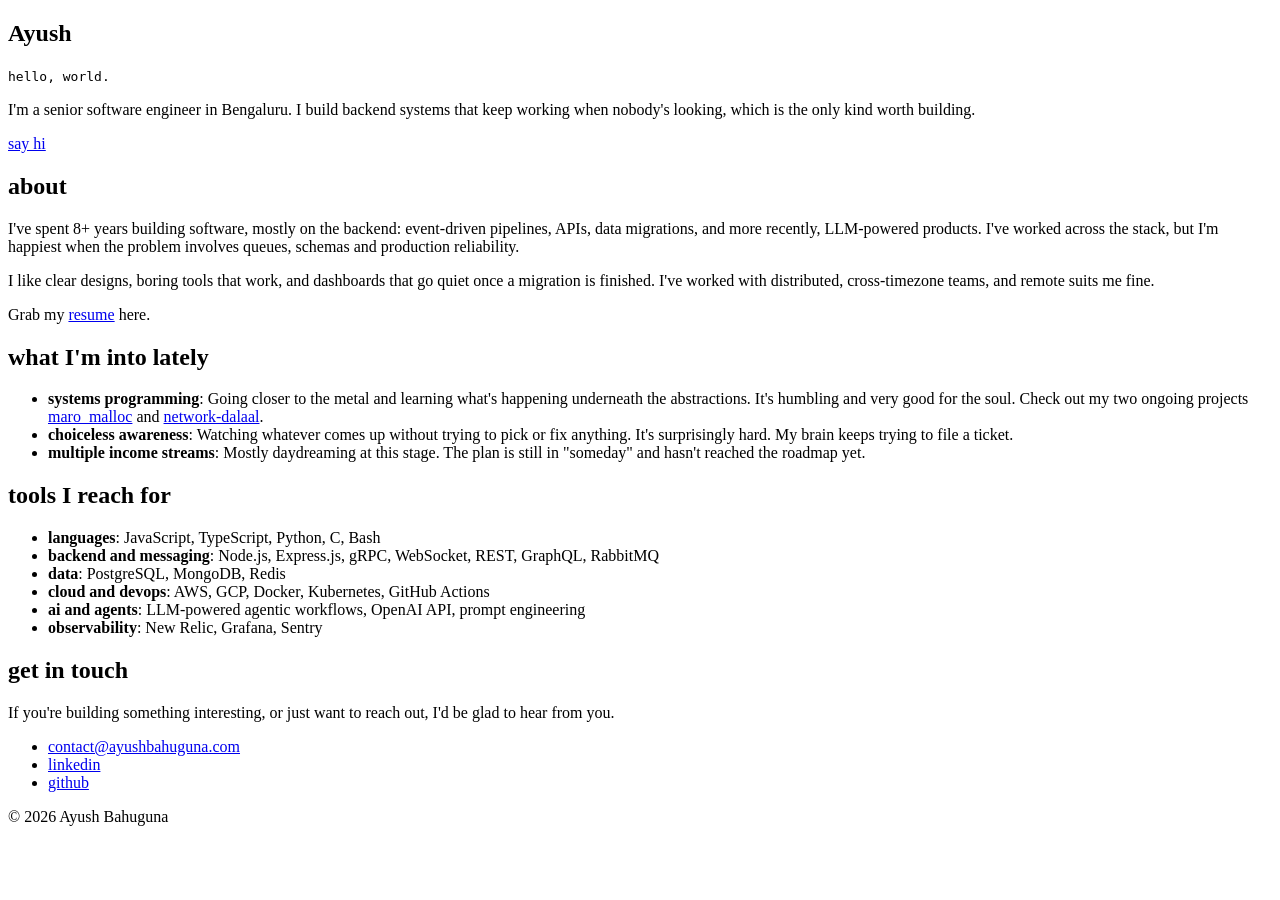
==== commit 6a6a3d95: "fix: handle line with multiple links" ====
--- a/docs/index.html
+++ b/docs/index.html
@@ -3,11 +3,15 @@
   <head>
     <meta charset="utf-8" />
     <meta name="viewport" content="width=device-width, initial-scale=1" />
-    <title>Ayush Bahuguna</title>
+    <title>Ayush</title>
+        <link rel="preconnect" href="https://fonts.googleapis.com">
+  <link rel="preconnect" href="https://fonts.gstatic.com" crossorigin>
+  <link href="https://fonts.googleapis.com/css2?family=Atkinson+Hyperlegible+Mono:wght@400;700&display=swap" rel="stylesheet">
+
     <link href="/index.css" rel="stylesheet" />
   </head>
 
   <body>
-    <article><div><h1>Ayush Bahuguna</h1><p><code>hello, world.</code></p><p>I'm a senior software engineer in Bengaluru. I build backend systems that keep working when nobody's looking, which is the only kind worth building.</p><p><a href='/contact'>say hi</a></p><h2>about</h2><p>I've spent 8+ years building software, mostly on the backend: event-driven pipelines, APIs, data migrations, and more recently, LLM-powered products. I've worked across the stack, but I'm happiest when the problem involves queues, schemas and production reliability.</p><p>I like clear designs, boring tools that work, and dashboards that go quiet once a migration is finished. I've worked with distributed, cross-timezone teams, and remote suits me fine.</p><h2>experience</h2><h3>SDE 3, Zuma</h3><p><i>Mar 2024 – Jun 2026 · Bengaluru · YC / a16z-backed</i></p><ul><li>Built the event-driven backend (Node.js, Express.js, RabbitMQ) behind a 0→1 product launch, syncing third-party resident data across systems. <b>$1M+ ARR</b> within a year.</li><li>Helped a 3-engineer team move from MongoDB to PostgreSQL. I led the schema design, and two major endpoints went from <b>5–6s to under 1s</b>.</li><li>Owned three legacy migrations end to end: cron jobs to AWS EventBridge/Fargate, a WebSocket/events repo, and an Apollo GraphQL API to REST. Each was done incrementally, and I checked with New Relic that the old paths had gone quiet.</li><li>Contributed to a Python gRPC conversation manager and a Node.js multi-agent system for LLM-powered queries in production.</li><li>Wrote technical spikes and design docs, mentored SDE I and II engineers, and shared the on-call rotation.</li></ul><h3>SDE 2, PeopleGrove</h3><p><i>Jun 2021 – Feb 2024 · Mumbai</i></p><ul><li>Built an internal tool that spins up a test environment from any GitHub branch (Docker, Bash, GCP).</li><li>Redesigned authentication with TOTP-based 2FA and secure token rotation, which contributed to SOC 2 compliance.</li><li>Cut API response times from about 1.5–2s to <b>under 400ms</b> with PostgreSQL indexing and Redis caching.</li><li>Helped shape the core backend architecture during the company's early growth.</li></ul><h3>SDE 1, PeopleGrove</h3><p><i>May 2018 – Jun 2020 · Mumbai</i></p><ul><li>Built features end to end, with React UIs on top of Sails.js APIs.</li><li>Wrote CSV ingestion pipelines for university clients, with validation and failure handling so messy data didn't cause loss or duplicates.</li><li>Helped migrate the frontend from Angular.js to React.</li></ul><h3>Fullstack Developer, The Founder's Cafe</h3><p><i>Jan 2017 – Apr 2018 · Delhi</i></p><ul><li>Built client and admin apps in AngularJS and React, plus Node.js services for meeting bookings.</li><li>Shipped a real-time chat service with Socket.IO and Redis, and ran backend services on AWS EC2 with CI/CD.</li></ul><h2>what I'm into lately</h2><ul><li><b>systems programming</b>: Going closer to the metal and learning what's happening underneath the abstractions. It's humbling and very good for the soul.</li><li><b>choiceless awareness</b>: Watching whatever comes up without trying to pick or fix anything. It's surprisingly hard. My brain keeps trying to file a ticket.</li><li><b>multiple income streams</b>: Mostly daydreaming at this stage. The plan is still in "someday" and hasn't reached the roadmap yet.</li></ul><h2>tools I reach for</h2><ul><li><b>languages</b>: JavaScript, TypeScript, Python, C, Bash</li><li><b>backend and messaging</b>: Node.js, Express.js, gRPC, WebSocket, REST, GraphQL, RabbitMQ</li><li><b>data</b>: PostgreSQL, MongoDB, Redis</li><li><b>cloud and devops</b>: AWS, GCP, Docker, Kubernetes, GitHub Actions</li><li><b>ai and agents</b>: LLM-powered agentic workflows, OpenAI API, prompt engineering</li><li><b>observability</b>: New Relic, Grafana, Sentry</li></ul><h2>get in touch</h2><p>If you're building something interesting, or just want to talk about queues, schemas or awareness, I'd be glad to hear from you.</p><ul><li><a href='mailto:contact@ayushbahuguna.com'>contact@ayushbahuguna.com</a></li><li><a href='https://www.linkedin.com/in/ayushdevelops/'>linkedin</a></li><li><a href='https://github.com/relentless-coder'>github</a></li></ul><p>© 2026 Ayush Bahuguna</p></div></article>
+    <article><div><h1>Ayush</h1><p><code>hello, world.</code></p><p>I'm a senior software engineer in Bengaluru. I build backend systems that keep working when nobody's looking, which is the only kind worth building.</p><p><a href='/contact'>say hi</a></p><h2>about</h2><p>I've spent 8+ years building software, mostly on the backend: event-driven pipelines, APIs, data migrations, and more recently, LLM-powered products. I've worked across the stack, but I'm happiest when the problem involves queues, schemas and production reliability.</p><p>I like clear designs, boring tools that work, and dashboards that go quiet once a migration is finished. I've worked with distributed, cross-timezone teams, and remote suits me fine.</p><p>Grab my <a href='/files/resume.pdf'>resume</a> here.</p><h2>what I'm into lately</h2><ul><li><b>systems programming</b>: Going closer to the metal and learning what's happening underneath the abstractions. It's humbling and very good for the soul. Check out my two ongoing projects <a href='https://github.com/relentless-coder/maro_malloc'>maro_malloc</a> and <a href='https://github.com/relentless-coder/network-dalaal'>network-dalaal</a>.</li><li><b>choiceless awareness</b>: Watching whatever comes up without trying to pick or fix anything. It's surprisingly hard. My brain keeps trying to file a ticket.</li><li><b>multiple income streams</b>: Mostly daydreaming at this stage. The plan is still in "someday" and hasn't reached the roadmap yet.</li></ul><h2>tools I reach for</h2><ul><li><b>languages</b>: JavaScript, TypeScript, Python, C, Bash</li><li><b>backend and messaging</b>: Node.js, Express.js, gRPC, WebSocket, REST, GraphQL, RabbitMQ</li><li><b>data</b>: PostgreSQL, MongoDB, Redis</li><li><b>cloud and devops</b>: AWS, GCP, Docker, Kubernetes, GitHub Actions</li><li><b>ai and agents</b>: LLM-powered agentic workflows, OpenAI API, prompt engineering</li><li><b>observability</b>: New Relic, Grafana, Sentry</li></ul><h2>get in touch</h2><p>If you're building something interesting, or just want to reach out, I'd be glad to hear from you.</p><ul><li><a href='mailto:contact@ayushbahuguna.com'>contact@ayushbahuguna.com</a></li><li><a href='https://www.linkedin.com/in/ayushdevelops/'>linkedin</a></li><li><a href='https://github.com/relentless-coder'>github</a></li></ul><p>© 2026 Ayush Bahuguna</p></div></article>
   </body>
 </html>
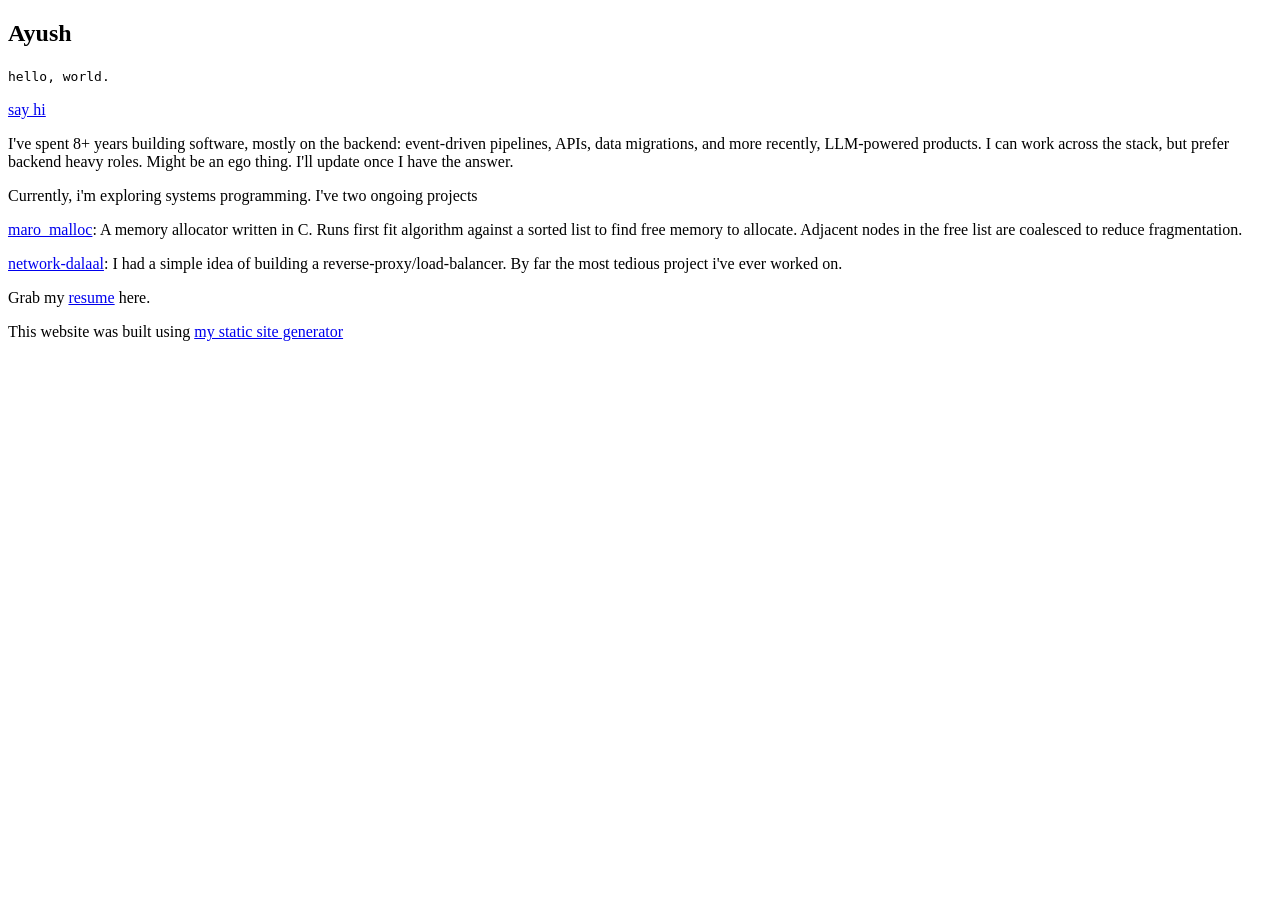
==== commit 5a1e2b0b: "chore: build" ====
--- a/docs/index.html
+++ b/docs/index.html
@@ -12,6 +12,6 @@
   </head>
 
   <body>
-    <article><div><h1>Ayush</h1><p><code>hello, world.</code></p><p>I'm a senior software engineer in Bengaluru. I build backend systems that keep working when nobody's looking, which is the only kind worth building.</p><p><a href='/contact'>say hi</a></p><h2>about</h2><p>I've spent 8+ years building software, mostly on the backend: event-driven pipelines, APIs, data migrations, and more recently, LLM-powered products. I've worked across the stack, but I'm happiest when the problem involves queues, schemas and production reliability.</p><p>I like clear designs, boring tools that work, and dashboards that go quiet once a migration is finished. I've worked with distributed, cross-timezone teams, and remote suits me fine.</p><p>Grab my <a href='/files/resume.pdf'>resume</a> here.</p><h2>what I'm into lately</h2><ul><li><b>systems programming</b>: Going closer to the metal and learning what's happening underneath the abstractions. It's humbling and very good for the soul. Check out my two ongoing projects <a href='https://github.com/relentless-coder/maro_malloc'>maro_malloc</a> and <a href='https://github.com/relentless-coder/network-dalaal'>network-dalaal</a>.</li><li><b>choiceless awareness</b>: Watching whatever comes up without trying to pick or fix anything. It's surprisingly hard. My brain keeps trying to file a ticket.</li><li><b>multiple income streams</b>: Mostly daydreaming at this stage. The plan is still in "someday" and hasn't reached the roadmap yet.</li></ul><h2>tools I reach for</h2><ul><li><b>languages</b>: JavaScript, TypeScript, Python, C, Bash</li><li><b>backend and messaging</b>: Node.js, Express.js, gRPC, WebSocket, REST, GraphQL, RabbitMQ</li><li><b>data</b>: PostgreSQL, MongoDB, Redis</li><li><b>cloud and devops</b>: AWS, GCP, Docker, Kubernetes, GitHub Actions</li><li><b>ai and agents</b>: LLM-powered agentic workflows, OpenAI API, prompt engineering</li><li><b>observability</b>: New Relic, Grafana, Sentry</li></ul><h2>get in touch</h2><p>If you're building something interesting, or just want to reach out, I'd be glad to hear from you.</p><ul><li><a href='mailto:contact@ayushbahuguna.com'>contact@ayushbahuguna.com</a></li><li><a href='https://www.linkedin.com/in/ayushdevelops/'>linkedin</a></li><li><a href='https://github.com/relentless-coder'>github</a></li></ul><p>© 2026 Ayush Bahuguna</p></div></article>
+    <article><div><h1>Ayush</h1><p><code>hello, world.</code></p><p><a href='/contact'>say hi</a></p><p>I've spent 8+ years building software, mostly on the backend: event-driven pipelines, APIs, data migrations, and more recently, LLM-powered products. I can work across the stack, but prefer backend heavy roles. Might be an ego thing. I'll update once I have the answer.</p><p>Currently, i'm exploring systems programming. I've two ongoing projects</p><p><a href='https://github.com/relentless-coder/maro_malloc'>maro_malloc</a>: A memory allocator written in C. Runs first fit algorithm against a sorted list to find free memory to allocate. Adjacent nodes in the free list are coalesced to reduce fragmentation.</p><p><a href='https://github.com/relentless-coder/network-dalaal'>network-dalaal</a>: I had a simple idea of building a reverse-proxy/load-balancer. By far the most tedious project i've ever worked on.</p><p>Grab my <a href='/files/resume.pdf'>resume</a> here.</p><p>This website was built using <a href='https://github.com/relentless-coder/ssg'>my static site generator</a></p></div></article>
   </body>
 </html>
